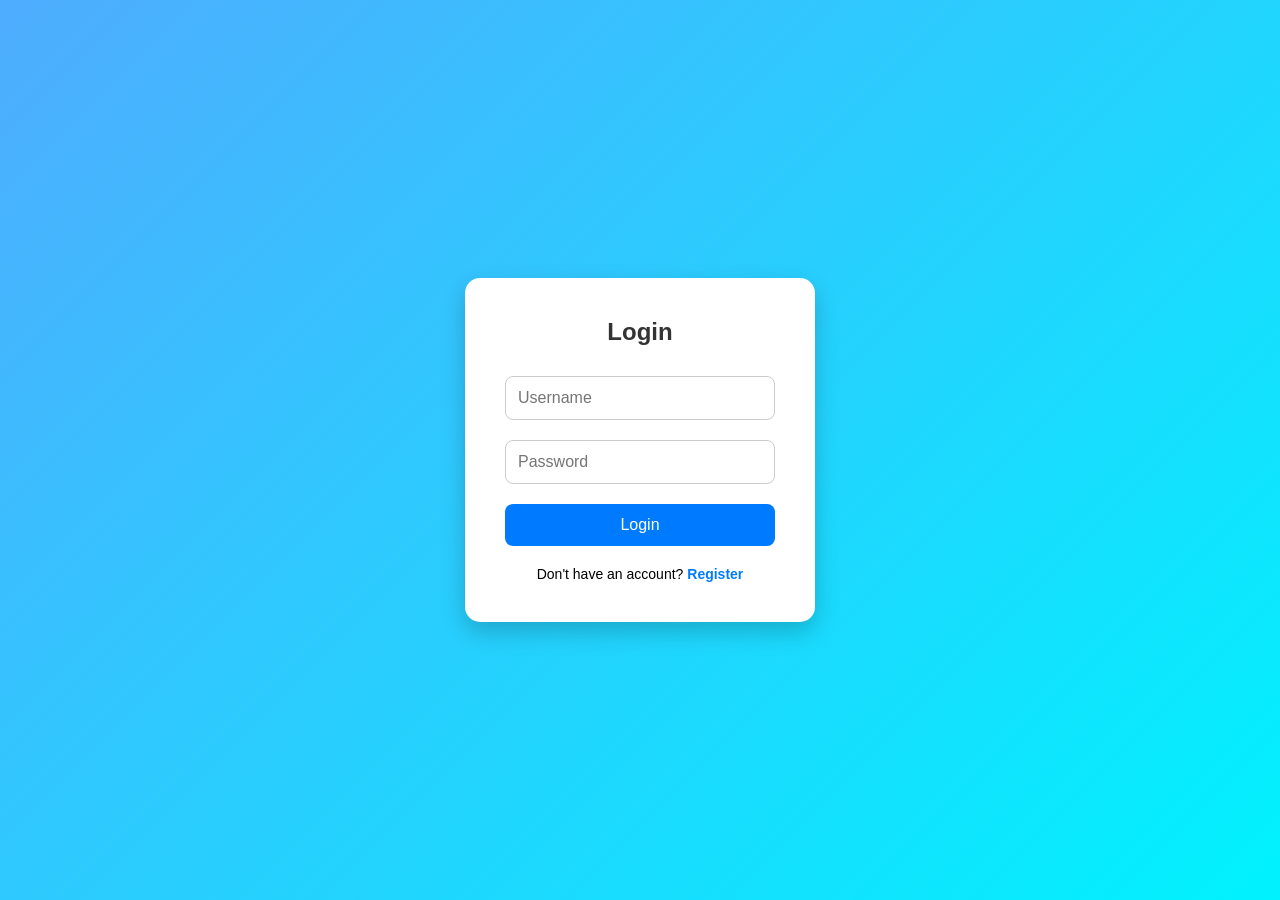
==== docs/index.html @ 4145e076 "Initial commit" ====
<!DOCTYPE html>
<html lang="en">
<head>
  <meta charset="UTF-8">
  <meta name="viewport" content="width=device-width, initial-scale=1.0">
  <title>Login Page</title>
  <link rel="stylesheet" href="style.css">
</head>
<body>

<div class="container">
  <div class="login-box">
    <h2>Login</h2>

    <form>
      <div class="input-box">
        <input type="text" placeholder="Username" required>
      </div>

      <div class="input-box">
        <input type="password" placeholder="Password" required>
      </div>

      <button type="submit">Login</button>

      <p class="register">
        Don't have an account?
        <a href="#">Register</a>
      </p>
    </form>

  </div>
</div>

</body>
</html>
---- docs/style.css ----
*{
    margin:0;
    padding:0;
    box-sizing:border-box;
    font-family:Arial, Helvetica, sans-serif;
}

body{
    display:flex;
    justify-content:center;
    align-items:center;
    height:100vh;
    background:linear-gradient(135deg,#4facfe,#00f2fe);
}

.login-box{
    width:350px;
    background:white;
    padding:40px;
    border-radius:15px;
    box-shadow:0 10px 25px rgba(0,0,0,0.2);
    text-align:center;
}

.login-box h2{
    margin-bottom:30px;
    color:#333;
}

.input-box{
    margin-bottom:20px;
}

.input-box input{
    width:100%;
    padding:12px;
    border:1px solid #ccc;
    border-radius:8px;
    font-size:16px;
}

button{
    width:100%;
    padding:12px;
    border:none;
    border-radius:8px;
    background:#007BFF;
    color:white;
    font-size:16px;
    cursor:pointer;
    transition:0.3s;
}

button:hover{
    background:#0056b3;
}

.register{
    margin-top:20px;
    font-size:14px;
}

.register a{
    text-decoration:none;
    color:#007BFF;
    font-weight:bold;
}

.register a:hover{
    text-decoration:underline;
}
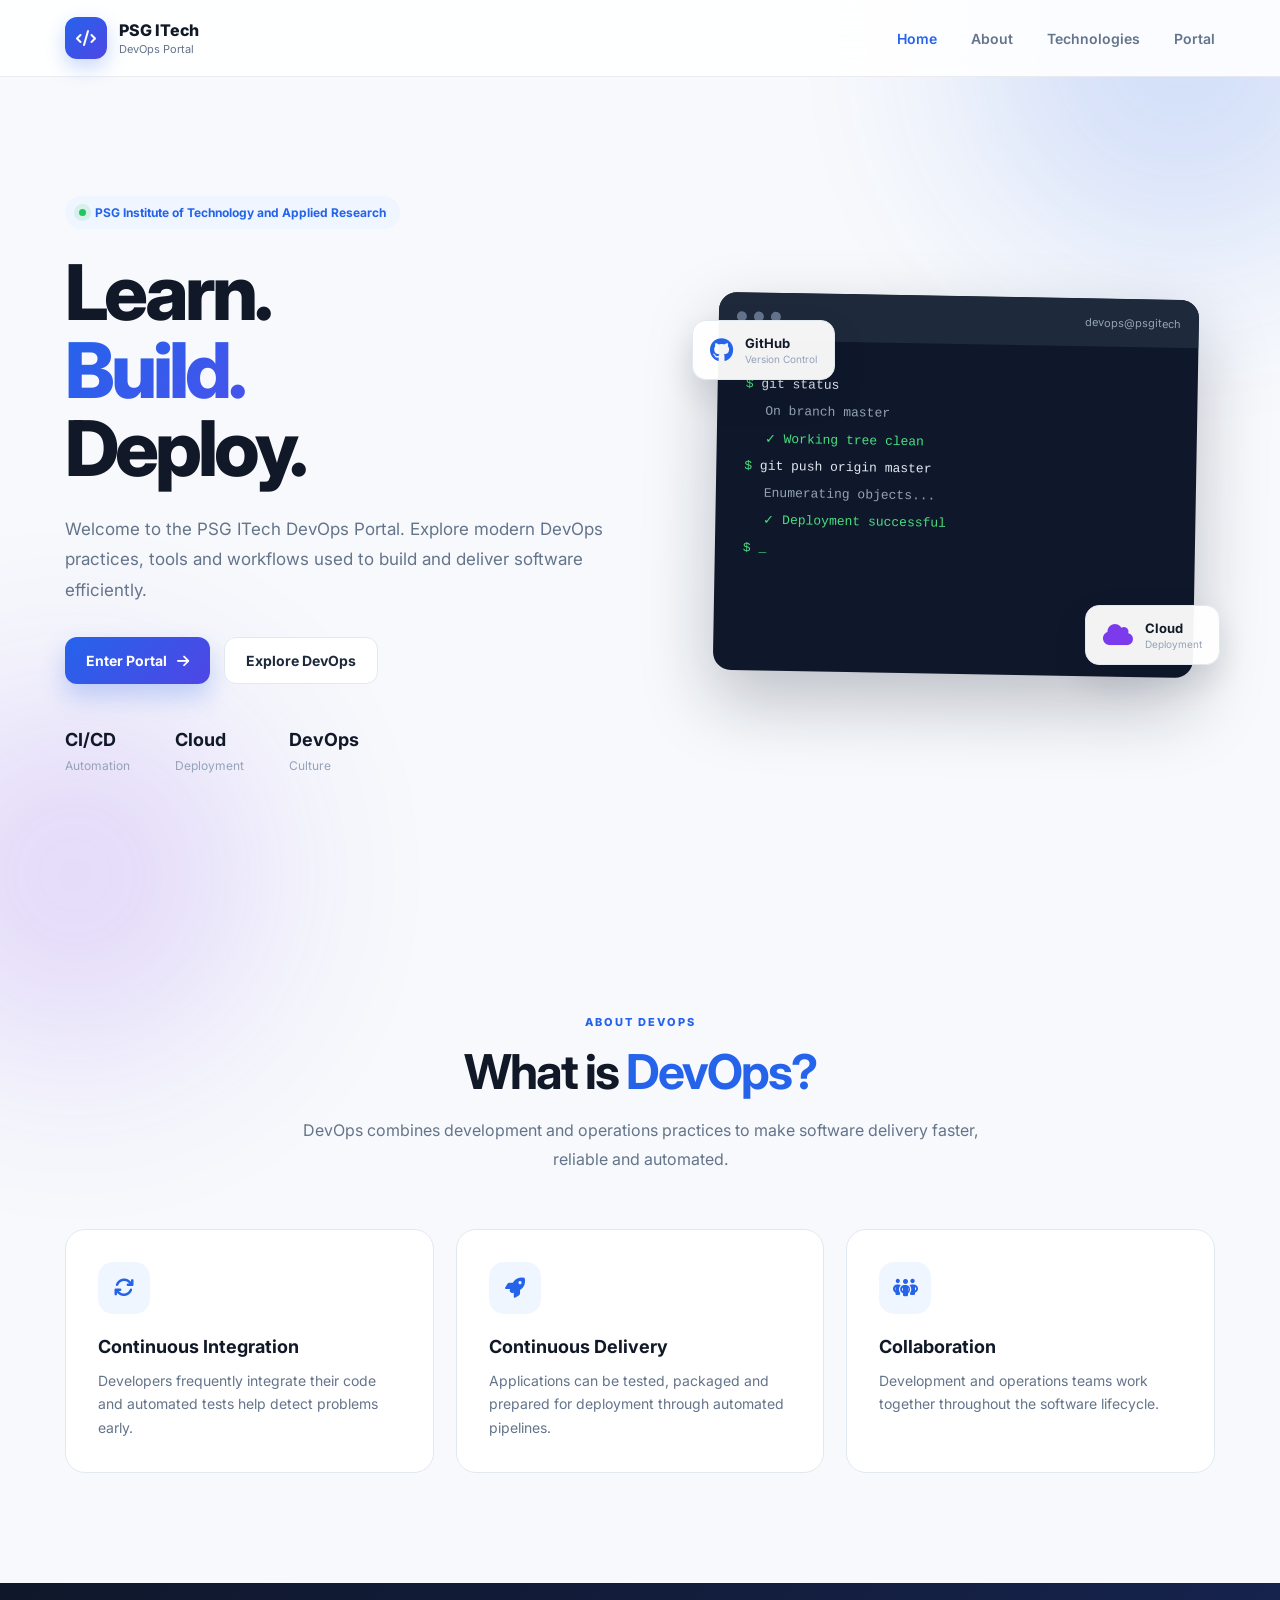
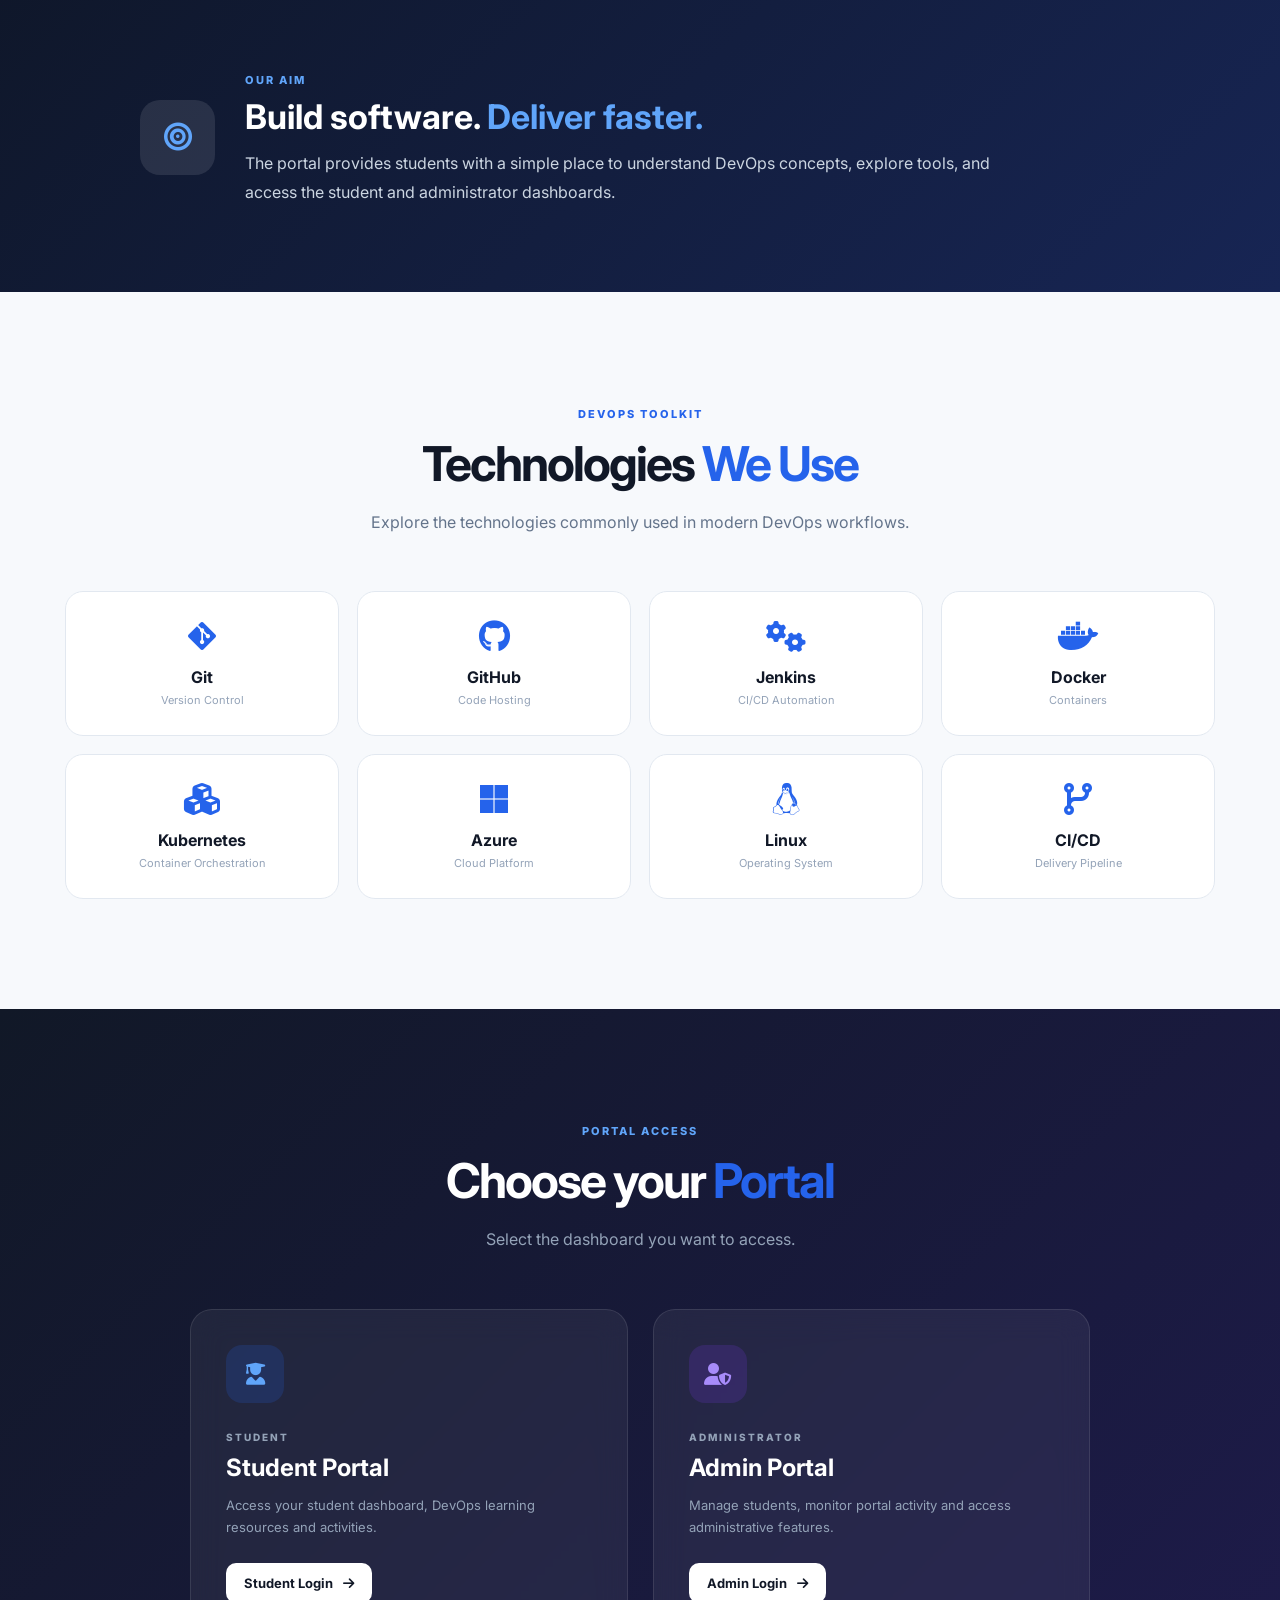
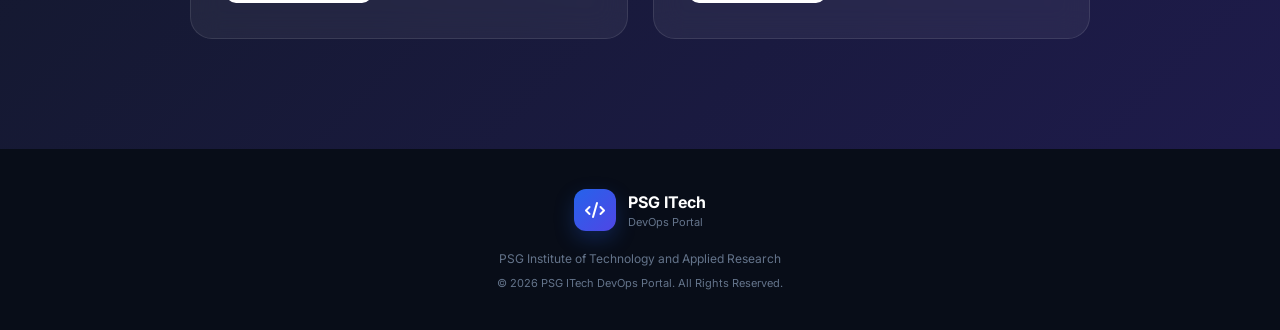
==== commit e8782168: "Update DevOps portal UI" ====
--- a/docs/index.html
+++ b/docs/index.html
@@ -1,36 +1,479 @@
 <!DOCTYPE html>
 <html lang="en">
 <head>
-  <meta charset="UTF-8">
-  <meta name="viewport" content="width=device-width, initial-scale=1.0">
-  <title>Login Page</title>
-  <link rel="stylesheet" href="style.css">
+    <meta charset="UTF-8">
+    <meta name="viewport" content="width=device-width, initial-scale=1.0">
+
+    <title>PSG ITech | DevOps Portal</title>
+
+    <meta
+            name="description"
+            content="PSG Institute of Technology and Applied Research - DevOps Portal"
+    >
+
+    <link rel="preconnect" href="https://fonts.googleapis.com">
+    <link rel="preconnect" href="https://fonts.gstatic.com" crossorigin>
+
+    <link
+            href="https://fonts.googleapis.com/css2?family=Inter:wght@400;500;600;700;800&display=swap"
+            rel="stylesheet"
+    >
+
+    <link
+            rel="stylesheet"
+            href="https://cdnjs.cloudflare.com/ajax/libs/font-awesome/6.5.2/css/all.min.css"
+    >
+
+    <link rel="stylesheet" href="style.css">
 </head>
+
 <body>
 
-<div class="container">
-  <div class="login-box">
-    <h2>Login</h2>
-
-    <form>
-      <div class="input-box">
-        <input type="text" placeholder="Username" required>
-      </div>
-
-      <div class="input-box">
-        <input type="password" placeholder="Password" required>
-      </div>
-
-      <button type="submit">Login</button>
-
-      <p class="register">
-        Don't have an account?
-        <a href="#">Register</a>
-      </p>
-    </form>
-
-  </div>
-</div>
+<!-- Background decoration -->
+<div class="background-shape shape-one"></div>
+<div class="background-shape shape-two"></div>
+
+<!-- NAVBAR -->
+<header class="navbar">
+    <div class="nav-container">
+
+        <a href="index.html" class="brand">
+            <div class="brand-icon">
+                <i class="fa-solid fa-code"></i>
+            </div>
+
+            <div>
+                <span class="brand-main">PSG ITech</span>
+                <span class="brand-sub">DevOps Portal</span>
+            </div>
+        </a>
+
+        <nav class="nav-links">
+            <a href="#home" class="active">Home</a>
+            <a href="#about">About</a>
+            <a href="#technologies">Technologies</a>
+            <a href="#access">Portal</a>
+        </nav>
+
+        <button class="mobile-menu" id="mobileMenu">
+            <i class="fa-solid fa-bars"></i>
+        </button>
+
+    </div>
+</header>
+
+
+<!-- HERO -->
+<main>
+
+    <section class="hero" id="home">
+
+        <div class="hero-content">
+
+            <div class="badge">
+                <span class="badge-dot"></span>
+                PSG Institute of Technology and Applied Research
+            </div>
+
+            <h1>
+                Learn.
+                <span>Build.</span>
+                Deploy.
+            </h1>
+
+            <p class="hero-text">
+                Welcome to the PSG ITech DevOps Portal.
+                Explore modern DevOps practices, tools and workflows
+                used to build and deliver software efficiently.
+            </p>
+
+            <div class="hero-buttons">
+                <a href="#access" class="btn btn-primary">
+                    Enter Portal
+                    <i class="fa-solid fa-arrow-right"></i>
+                </a>
+
+                <a href="#about" class="btn btn-secondary">
+                    Explore DevOps
+                </a>
+            </div>
+
+            <div class="hero-stats">
+
+                <div class="stat">
+                    <strong>CI/CD</strong>
+                    <span>Automation</span>
+                </div>
+
+                <div class="stat">
+                    <strong>Cloud</strong>
+                    <span>Deployment</span>
+                </div>
+
+                <div class="stat">
+                    <strong>DevOps</strong>
+                    <span>Culture</span>
+                </div>
+
+            </div>
+
+        </div>
+
+
+        <!-- HERO CARD -->
+        <div class="hero-visual">
+
+            <div class="terminal-card">
+
+                <div class="terminal-top">
+                    <div class="terminal-dots">
+                        <span></span>
+                        <span></span>
+                        <span></span>
+                    </div>
+
+                    <span class="terminal-title">
+                            devops@psgitech
+                        </span>
+                </div>
+
+                <div class="terminal-body">
+
+                    <p>
+                        <span class="terminal-green">$</span>
+                        git status
+                    </p>
+
+                    <p class="terminal-output">
+                        On branch master
+                    </p>
+
+                    <p class="terminal-output success">
+                        ✓ Working tree clean
+                    </p>
+
+                    <p>
+                        <span class="terminal-green">$</span>
+                        git push origin master
+                    </p>
+
+                    <p class="terminal-output">
+                        Enumerating objects...
+                    </p>
+
+                    <p class="terminal-output success">
+                        ✓ Deployment successful
+                    </p>
+
+                    <p>
+                        <span class="terminal-green">$</span>
+                        <span class="typing">_</span>
+                    </p>
+
+                </div>
+
+            </div>
+
+            <div class="floating-card card-git">
+                <i class="fa-brands fa-github"></i>
+                <div>
+                    <strong>GitHub</strong>
+                    <span>Version Control</span>
+                </div>
+            </div>
+
+            <div class="floating-card card-cloud">
+                <i class="fa-solid fa-cloud"></i>
+                <div>
+                    <strong>Cloud</strong>
+                    <span>Deployment</span>
+                </div>
+            </div>
+
+        </div>
+
+    </section>
+
+
+    <!-- ABOUT -->
+    <section class="section" id="about">
+
+        <div class="section-heading">
+            <span class="section-label">ABOUT DEVOPS</span>
+
+            <h2>
+                What is <span>DevOps?</span>
+            </h2>
+
+            <p>
+                DevOps combines development and operations practices
+                to make software delivery faster, reliable and automated.
+            </p>
+        </div>
+
+
+        <div class="about-grid">
+
+            <div class="about-card">
+
+                <div class="about-icon">
+                    <i class="fa-solid fa-arrows-rotate"></i>
+                </div>
+
+                <h3>Continuous Integration</h3>
+
+                <p>
+                    Developers frequently integrate their code and
+                    automated tests help detect problems early.
+                </p>
+
+            </div>
+
+
+            <div class="about-card">
+
+                <div class="about-icon">
+                    <i class="fa-solid fa-rocket"></i>
+                </div>
+
+                <h3>Continuous Delivery</h3>
+
+                <p>
+                    Applications can be tested, packaged and prepared
+                    for deployment through automated pipelines.
+                </p>
+
+            </div>
+
+
+            <div class="about-card">
+
+                <div class="about-icon">
+                    <i class="fa-solid fa-people-group"></i>
+                </div>
+
+                <h3>Collaboration</h3>
+
+                <p>
+                    Development and operations teams work together
+                    throughout the software lifecycle.
+                </p>
+
+            </div>
+
+        </div>
+
+    </section>
+
+
+    <!-- AIM -->
+    <section class="aim-section">
+
+        <div class="aim-content">
+
+            <div class="aim-icon">
+                <i class="fa-solid fa-bullseye"></i>
+            </div>
+
+            <div>
+                <span class="section-label">OUR AIM</span>
+
+                <h2>
+                    Build software.
+                    <span>Deliver faster.</span>
+                </h2>
+
+                <p>
+                    The portal provides students with a simple place
+                    to understand DevOps concepts, explore tools,
+                    and access the student and administrator dashboards.
+                </p>
+            </div>
+
+        </div>
+
+    </section>
+
+
+    <!-- TECHNOLOGIES -->
+    <section class="section" id="technologies">
+
+        <div class="section-heading">
+            <span class="section-label">DEVOPS TOOLKIT</span>
+
+            <h2>
+                Technologies <span>We Use</span>
+            </h2>
+
+            <p>
+                Explore the technologies commonly used in modern
+                DevOps workflows.
+            </p>
+        </div>
+
+
+        <div class="technology-grid">
+
+            <div class="tech-card">
+                <i class="fa-brands fa-git-alt"></i>
+                <h3>Git</h3>
+                <p>Version Control</p>
+            </div>
+
+            <div class="tech-card">
+                <i class="fa-brands fa-github"></i>
+                <h3>GitHub</h3>
+                <p>Code Hosting</p>
+            </div>
+
+            <div class="tech-card">
+                <i class="fa-solid fa-gears"></i>
+                <h3>Jenkins</h3>
+                <p>CI/CD Automation</p>
+            </div>
+
+            <div class="tech-card">
+                <i class="fa-brands fa-docker"></i>
+                <h3>Docker</h3>
+                <p>Containers</p>
+            </div>
+
+            <div class="tech-card">
+                <i class="fa-solid fa-cubes"></i>
+                <h3>Kubernetes</h3>
+                <p>Container Orchestration</p>
+            </div>
+
+            <div class="tech-card">
+                <i class="fa-brands fa-microsoft"></i>
+                <h3>Azure</h3>
+                <p>Cloud Platform</p>
+            </div>
+
+            <div class="tech-card">
+                <i class="fa-brands fa-linux"></i>
+                <h3>Linux</h3>
+                <p>Operating System</p>
+            </div>
+
+            <div class="tech-card">
+                <i class="fa-solid fa-code-branch"></i>
+                <h3>CI/CD</h3>
+                <p>Delivery Pipeline</p>
+            </div>
+
+        </div>
+
+    </section>
+
+
+    <!-- PORTAL ACCESS -->
+    <section class="access-section" id="access">
+
+        <div class="section-heading light">
+
+            <span class="section-label">PORTAL ACCESS</span>
+
+            <h2>
+                Choose your <span>Portal</span>
+            </h2>
+
+            <p>
+                Select the dashboard you want to access.
+            </p>
+
+        </div>
+
+
+        <div class="access-grid">
+
+            <!-- STUDENT -->
+            <div class="access-card">
+
+                <div class="access-icon student-icon">
+                    <i class="fa-solid fa-user-graduate"></i>
+                </div>
+
+                <span class="access-type">STUDENT</span>
+
+                <h3>Student Portal</h3>
+
+                <p>
+                    Access your student dashboard,
+                    DevOps learning resources and activities.
+                </p>
+
+                <a href="student-login.html" class="access-button">
+                    Student Login
+                    <i class="fa-solid fa-arrow-right"></i>
+                </a>
+
+            </div>
+
+
+            <!-- ADMIN -->
+            <div class="access-card">
+
+                <div class="access-icon admin-icon">
+                    <i class="fa-solid fa-user-shield"></i>
+                </div>
+
+                <span class="access-type">ADMINISTRATOR</span>
+
+                <h3>Admin Portal</h3>
+
+                <p>
+                    Manage students, monitor portal activity
+                    and access administrative features.
+                </p>
+
+                <a href="admin-login.html" class="access-button">
+                    Admin Login
+                    <i class="fa-solid fa-arrow-right"></i>
+                </a>
+
+            </div>
+
+        </div>
+
+    </section>
+
+</main>
+
+
+<!-- FOOTER -->
+<footer>
+
+    <div class="footer-content">
+
+        <div class="footer-brand">
+
+            <div class="brand-icon">
+                <i class="fa-solid fa-code"></i>
+            </div>
+
+            <div>
+                <strong>PSG ITech</strong>
+                <span>DevOps Portal</span>
+            </div>
+
+        </div>
+
+        <p>
+            PSG Institute of Technology and Applied Research
+        </p>
+
+        <p class="copyright">
+            © <span id="year">2026</span> PSG ITech DevOps Portal.
+            All Rights Reserved.
+        </p>
+
+    </div>
+
+</footer>
+
+
+<script src="script.js"></script>
 
 </body>
 </html>
--- a/docs/style.css
+++ b/docs/style.css
@@ -1,71 +1,908 @@
-*{
-    margin:0;
-    padding:0;
-    box-sizing:border-box;
-    font-family:Arial, Helvetica, sans-serif;
-}
-
-body{
-    display:flex;
-    justify-content:center;
-    align-items:center;
-    height:100vh;
-    background:linear-gradient(135deg,#4facfe,#00f2fe);
-}
-
-.login-box{
-    width:350px;
-    background:white;
-    padding:40px;
-    border-radius:15px;
-    box-shadow:0 10px 25px rgba(0,0,0,0.2);
-    text-align:center;
-}
-
-.login-box h2{
-    margin-bottom:30px;
-    color:#333;
-}
-
-.input-box{
-    margin-bottom:20px;
-}
-
-.input-box input{
-    width:100%;
-    padding:12px;
-    border:1px solid #ccc;
-    border-radius:8px;
-    font-size:16px;
-}
-
-button{
-    width:100%;
-    padding:12px;
-    border:none;
-    border-radius:8px;
-    background:#007BFF;
-    color:white;
-    font-size:16px;
-    cursor:pointer;
-    transition:0.3s;
-}
-
-button:hover{
-    background:#0056b3;
-}
-
-.register{
-    margin-top:20px;
-    font-size:14px;
-}
-
-.register a{
-    text-decoration:none;
-    color:#007BFF;
-    font-weight:bold;
-}
-
-.register a:hover{
-    text-decoration:underline;
+* {
+    margin: 0;
+    padding: 0;
+    box-sizing: border-box;
+}
+
+html {
+    scroll-behavior: smooth;
+}
+
+body {
+    font-family: "Inter", sans-serif;
+    background: #f7f9fc;
+    color: #111827;
+    overflow-x: hidden;
+}
+
+a {
+    text-decoration: none;
+    color: inherit;
+}
+
+button {
+    font-family: inherit;
+}
+
+
+/* =========================
+   BACKGROUND
+========================= */
+
+.background-shape {
+    position: fixed;
+    border-radius: 50%;
+    filter: blur(100px);
+    opacity: 0.18;
+    pointer-events: none;
+    z-index: -1;
+}
+
+.shape-one {
+    width: 400px;
+    height: 400px;
+    background: #2563eb;
+    top: -150px;
+    right: -100px;
+}
+
+.shape-two {
+    width: 350px;
+    height: 350px;
+    background: #7c3aed;
+    bottom: -150px;
+    left: -100px;
+}
+
+
+/* =========================
+   NAVBAR
+========================= */
+
+.navbar {
+    position: fixed;
+    top: 0;
+    left: 0;
+    width: 100%;
+    z-index: 1000;
+    background: rgba(255, 255, 255, 0.88);
+    backdrop-filter: blur(18px);
+    border-bottom: 1px solid rgba(15, 23, 42, 0.08);
+}
+
+.nav-container {
+    max-width: 1200px;
+    height: 76px;
+    margin: auto;
+    padding: 0 25px;
+
+    display: flex;
+    align-items: center;
+    justify-content: space-between;
+}
+
+.brand {
+    display: flex;
+    align-items: center;
+    gap: 12px;
+}
+
+.brand-icon {
+    width: 42px;
+    height: 42px;
+    border-radius: 12px;
+
+    display: flex;
+    align-items: center;
+    justify-content: center;
+
+    background: linear-gradient(135deg, #2563eb, #4f46e5);
+    color: white;
+
+    box-shadow: 0 8px 20px rgba(37, 99, 235, 0.25);
+}
+
+.brand-main {
+    display: block;
+    font-size: 16px;
+    font-weight: 800;
+}
+
+.brand-sub {
+    display: block;
+    font-size: 11px;
+    color: #64748b;
+    margin-top: 2px;
+}
+
+.nav-links {
+    display: flex;
+    align-items: center;
+    gap: 34px;
+}
+
+.nav-links a {
+    color: #64748b;
+    font-size: 14px;
+    font-weight: 600;
+    transition: 0.3s;
+}
+
+.nav-links a:hover,
+.nav-links a.active {
+    color: #2563eb;
+}
+
+.mobile-menu {
+    display: none;
+    border: none;
+    background: none;
+    font-size: 22px;
+    cursor: pointer;
+}
+
+
+/* =========================
+   HERO
+========================= */
+
+.hero {
+    min-height: 100vh;
+    max-width: 1200px;
+    margin: auto;
+    padding: 150px 25px 80px;
+
+    display: grid;
+    grid-template-columns: 1.05fr 0.95fr;
+    align-items: center;
+    gap: 60px;
+}
+
+.badge {
+    display: inline-flex;
+    align-items: center;
+    gap: 9px;
+
+    padding: 9px 14px;
+    border-radius: 50px;
+
+    background: #eff6ff;
+    color: #2563eb;
+
+    font-size: 12px;
+    font-weight: 700;
+
+    margin-bottom: 25px;
+}
+
+.badge-dot {
+    width: 7px;
+    height: 7px;
+    background: #22c55e;
+    border-radius: 50%;
+    box-shadow: 0 0 0 5px rgba(34, 197, 94, 0.12);
+}
+
+.hero h1 {
+    font-size: clamp(48px, 6vw, 78px);
+    line-height: 1.02;
+    letter-spacing: -4px;
+    font-weight: 800;
+    margin-bottom: 25px;
+}
+
+.hero h1 span {
+    display: block;
+    background: linear-gradient(135deg, #2563eb, #7c3aed);
+    -webkit-background-clip: text;
+    -webkit-text-fill-color: transparent;
+}
+
+.hero-text {
+    max-width: 620px;
+    color: #64748b;
+    font-size: 17px;
+    line-height: 1.8;
+    margin-bottom: 32px;
+}
+
+.hero-buttons {
+    display: flex;
+    gap: 14px;
+    flex-wrap: wrap;
+}
+
+.btn {
+    padding: 14px 21px;
+    border-radius: 12px;
+    font-size: 14px;
+    font-weight: 700;
+
+    display: inline-flex;
+    align-items: center;
+    gap: 10px;
+
+    transition: 0.3s;
+}
+
+.btn-primary {
+    color: white;
+    background: linear-gradient(135deg, #2563eb, #4f46e5);
+    box-shadow: 0 12px 25px rgba(37, 99, 235, 0.25);
+}
+
+.btn-primary:hover {
+    transform: translateY(-3px);
+    box-shadow: 0 17px 30px rgba(37, 99, 235, 0.32);
+}
+
+.btn-secondary {
+    color: #1e293b;
+    background: white;
+    border: 1px solid #e2e8f0;
+}
+
+.btn-secondary:hover {
+    transform: translateY(-3px);
+    border-color: #2563eb;
+    color: #2563eb;
+}
+
+.hero-stats {
+    display: flex;
+    gap: 45px;
+    margin-top: 45px;
+}
+
+.stat strong {
+    display: block;
+    font-size: 18px;
+    margin-bottom: 4px;
+}
+
+.stat span {
+    color: #94a3b8;
+    font-size: 12px;
+}
+
+
+/* =========================
+   TERMINAL
+========================= */
+
+.hero-visual {
+    position: relative;
+    min-height: 470px;
+
+    display: flex;
+    align-items: center;
+    justify-content: center;
+}
+
+.terminal-card {
+    width: min(100%, 480px);
+    border-radius: 18px;
+    overflow: hidden;
+
+    background: #0f172a;
+
+    box-shadow:
+        0 30px 70px rgba(15, 23, 42, 0.25);
+
+    transform: rotate(1deg);
+}
+
+.terminal-top {
+    height: 48px;
+    padding: 0 18px;
+
+    display: flex;
+    align-items: center;
+    justify-content: space-between;
+
+    background: #1e293b;
+}
+
+.terminal-dots {
+    display: flex;
+    gap: 7px;
+}
+
+.terminal-dots span {
+    width: 10px;
+    height: 10px;
+    border-radius: 50%;
+    background: #64748b;
+}
+
+.terminal-title {
+    color: #94a3b8;
+    font-size: 11px;
+}
+
+.terminal-body {
+    padding: 30px 28px;
+    min-height: 330px;
+
+    font-family: monospace;
+    font-size: 13px;
+    line-height: 2.1;
+}
+
+.terminal-body p {
+    color: #e2e8f0;
+}
+
+.terminal-green {
+    color: #4ade80;
+}
+
+.terminal-output {
+    color: #94a3b8 !important;
+    padding-left: 20px;
+}
+
+.terminal-output.success {
+    color: #4ade80 !important;
+}
+
+.typing {
+    color: #4ade80;
+}
+
+
+/* Floating cards */
+
+.floating-card {
+    position: absolute;
+
+    display: flex;
+    align-items: center;
+    gap: 12px;
+
+    padding: 14px 17px;
+
+    background: rgba(255, 255, 255, 0.95);
+    border: 1px solid #e2e8f0;
+    border-radius: 14px;
+
+    box-shadow: 0 15px 35px rgba(15, 23, 42, 0.12);
+}
+
+.floating-card i {
+    font-size: 24px;
+    color: #2563eb;
+}
+
+.floating-card strong {
+    display: block;
+    font-size: 13px;
+}
+
+.floating-card span {
+    display: block;
+    color: #94a3b8;
+    font-size: 10px;
+    margin-top: 2px;
+}
+
+.card-git {
+    top: 70px;
+    left: -5px;
+}
+
+.card-cloud {
+    bottom: 55px;
+    right: -5px;
+}
+
+.card-cloud i {
+    color: #7c3aed;
+}
+
+
+/* =========================
+   SECTIONS
+========================= */
+
+.section {
+    max-width: 1200px;
+    margin: auto;
+    padding: 110px 25px;
+}
+
+.section-heading {
+    text-align: center;
+    max-width: 680px;
+    margin: 0 auto 55px;
+}
+
+.section-label {
+    color: #2563eb;
+    font-size: 11px;
+    font-weight: 800;
+    letter-spacing: 2px;
+}
+
+.section-heading h2 {
+    margin-top: 12px;
+    font-size: clamp(32px, 4vw, 48px);
+    letter-spacing: -2px;
+}
+
+.section-heading h2 span {
+    color: #2563eb;
+}
+
+.section-heading p {
+    color: #64748b;
+    line-height: 1.8;
+    margin-top: 15px;
+}
+
+
+/* =========================
+   ABOUT
+========================= */
+
+.about-grid {
+    display: grid;
+    grid-template-columns: repeat(3, 1fr);
+    gap: 22px;
+}
+
+.about-card {
+    padding: 32px;
+    background: white;
+    border: 1px solid #e2e8f0;
+    border-radius: 20px;
+
+    transition: 0.3s;
+}
+
+.about-card:hover {
+    transform: translateY(-7px);
+    border-color: #bfdbfe;
+    box-shadow: 0 20px 40px rgba(15, 23, 42, 0.08);
+}
+
+.about-icon {
+    width: 52px;
+    height: 52px;
+
+    display: flex;
+    align-items: center;
+    justify-content: center;
+
+    border-radius: 15px;
+
+    background: #eff6ff;
+    color: #2563eb;
+
+    font-size: 20px;
+    margin-bottom: 22px;
+}
+
+.about-card h3 {
+    font-size: 18px;
+    margin-bottom: 12px;
+}
+
+.about-card p {
+    color: #64748b;
+    line-height: 1.7;
+    font-size: 14px;
+}
+
+
+/* =========================
+   AIM
+========================= */
+
+.aim-section {
+    padding: 85px 25px;
+
+    background:
+        linear-gradient(
+            135deg,
+            #0f172a,
+            #172554
+        );
+
+    color: white;
+}
+
+.aim-content {
+    max-width: 1000px;
+    margin: auto;
+
+    display: flex;
+    align-items: center;
+    gap: 30px;
+}
+
+.aim-icon {
+    min-width: 75px;
+    height: 75px;
+
+    border-radius: 20px;
+
+    display: flex;
+    align-items: center;
+    justify-content: center;
+
+    background: rgba(255, 255, 255, 0.1);
+    color: #60a5fa;
+
+    font-size: 28px;
+}
+
+.aim-content .section-label {
+    color: #60a5fa;
+}
+
+.aim-content h2 {
+    font-size: 34px;
+    margin: 8px 0 12px;
+}
+
+.aim-content h2 span {
+    color: #60a5fa;
+}
+
+.aim-content p {
+    max-width: 750px;
+    color: #cbd5e1;
+    line-height: 1.8;
+}
+
+
+/* =========================
+   TECHNOLOGIES
+========================= */
+
+.technology-grid {
+    display: grid;
+    grid-template-columns: repeat(4, 1fr);
+    gap: 18px;
+}
+
+.tech-card {
+    background: white;
+    border: 1px solid #e2e8f0;
+    border-radius: 18px;
+
+    padding: 28px 20px;
+    text-align: center;
+
+    transition: 0.3s;
+}
+
+.tech-card:hover {
+    transform: translateY(-6px);
+    box-shadow: 0 18px 35px rgba(15, 23, 42, 0.08);
+    border-color: #bfdbfe;
+}
+
+.tech-card i {
+    font-size: 32px;
+    color: #2563eb;
+    margin-bottom: 15px;
+}
+
+.tech-card h3 {
+    font-size: 16px;
+}
+
+.tech-card p {
+    color: #94a3b8;
+    font-size: 11px;
+    margin-top: 6px;
+}
+
+
+/* =========================
+   ACCESS
+========================= */
+
+.access-section {
+    padding: 110px 25px;
+
+    background:
+        linear-gradient(
+            135deg,
+            #111827,
+            #1e1b4b
+        );
+}
+
+.section-heading.light h2 {
+    color: white;
+}
+
+.section-heading.light p {
+    color: #94a3b8;
+}
+
+.section-heading.light .section-label {
+    color: #60a5fa;
+}
+
+.access-grid {
+    max-width: 900px;
+    margin: auto;
+
+    display: grid;
+    grid-template-columns: repeat(2, 1fr);
+    gap: 25px;
+}
+
+.access-card {
+    padding: 35px;
+    border-radius: 22px;
+
+    background: rgba(255, 255, 255, 0.06);
+    border: 1px solid rgba(255, 255, 255, 0.1);
+
+    backdrop-filter: blur(15px);
+
+    transition: 0.3s;
+}
+
+.access-card:hover {
+    transform: translateY(-7px);
+    background: rgba(255, 255, 255, 0.09);
+}
+
+.access-icon {
+    width: 58px;
+    height: 58px;
+
+    border-radius: 16px;
+
+    display: flex;
+    align-items: center;
+    justify-content: center;
+
+    font-size: 22px;
+
+    margin-bottom: 22px;
+}
+
+.student-icon {
+    background: rgba(37, 99, 235, 0.18);
+    color: #60a5fa;
+}
+
+.admin-icon {
+    background: rgba(124, 58, 237, 0.18);
+    color: #a78bfa;
+}
+
+.access-type {
+    font-size: 10px;
+    font-weight: 800;
+    letter-spacing: 2px;
+    color: #94a3b8;
+}
+
+.access-card h3 {
+    color: white;
+    font-size: 24px;
+    margin: 8px 0 12px;
+}
+
+.access-card p {
+    color: #94a3b8;
+    line-height: 1.7;
+    font-size: 13px;
+    margin-bottom: 25px;
+}
+
+.access-button {
+    display: inline-flex;
+    align-items: center;
+    gap: 10px;
+
+    padding: 12px 18px;
+
+    border-radius: 10px;
+
+    background: white;
+    color: #111827;
+
+    font-size: 13px;
+    font-weight: 700;
+
+    transition: 0.3s;
+}
+
+.access-button:hover {
+    transform: translateX(4px);
+    color: #2563eb;
+}
+
+
+/* =========================
+   FOOTER
+========================= */
+
+footer {
+    background: #080d18;
+    color: white;
+    padding: 40px 25px;
+}
+
+.footer-content {
+    max-width: 1200px;
+    margin: auto;
+    text-align: center;
+}
+
+.footer-brand {
+    display: inline-flex;
+    align-items: center;
+    gap: 12px;
+    text-align: left;
+}
+
+.footer-brand strong {
+    display: block;
+}
+
+.footer-brand span {
+    display: block;
+    color: #64748b;
+    font-size: 11px;
+    margin-top: 3px;
+}
+
+.footer-content > p {
+    color: #64748b;
+    font-size: 12px;
+    margin-top: 20px;
+}
+
+.footer-content .copyright {
+    font-size: 11px;
+    margin-top: 10px;
+}
+
+
+/* =========================
+   ANIMATIONS
+========================= */
+
+.hero-content,
+.hero-visual {
+    animation: fadeUp 0.8s ease forwards;
+}
+
+.about-card,
+.tech-card,
+.access-card {
+    animation: fadeUp 0.7s ease both;
+}
+
+@keyframes fadeUp {
+    from {
+        opacity: 0;
+        transform: translateY(25px);
+    }
+
+    to {
+        opacity: 1;
+        transform: translateY(0);
+    }
+}
+
+
+/* =========================
+   RESPONSIVE
+========================= */
+
+@media (max-width: 900px) {
+
+    .nav-links {
+        position: absolute;
+        top: 76px;
+        left: 0;
+        width: 100%;
+
+        display: none;
+        flex-direction: column;
+
+        padding: 25px;
+
+        background: white;
+        border-bottom: 1px solid #e2e8f0;
+    }
+
+    .nav-links.show {
+        display: flex;
+    }
+
+    .mobile-menu {
+        display: block;
+    }
+
+    .hero {
+        grid-template-columns: 1fr;
+        padding-top: 130px;
+    }
+
+    .hero-content {
+        text-align: center;
+    }
+
+    .hero-text {
+        margin-left: auto;
+        margin-right: auto;
+    }
+
+    .hero-buttons {
+        justify-content: center;
+    }
+
+    .hero-stats {
+        justify-content: center;
+    }
+
+    .hero-visual {
+        min-height: 400px;
+    }
+
+    .about-grid {
+        grid-template-columns: 1fr;
+    }
+
+    .technology-grid {
+        grid-template-columns: repeat(2, 1fr);
+    }
+}
+
+
+@media (max-width: 600px) {
+
+    .hero h1 {
+        font-size: 48px;
+        letter-spacing: -2px;
+    }
+
+    .hero-text {
+        font-size: 15px;
+    }
+
+    .hero-stats {
+        gap: 20px;
+    }
+
+    .terminal-card {
+        width: 100%;
+    }
+
+    .floating-card {
+        display: none;
+    }
+
+    .technology-grid {
+        grid-template-columns: 1fr 1fr;
+    }
+
+    .access-grid {
+        grid-template-columns: 1fr;
+    }
+
+    .aim-content {
+        flex-direction: column;
+        text-align: center;
+    }
+
+    .aim-content h2 {
+        font-size: 28px;
+    }
+
+    .section {
+        padding: 80px 20px;
+    }
 }
